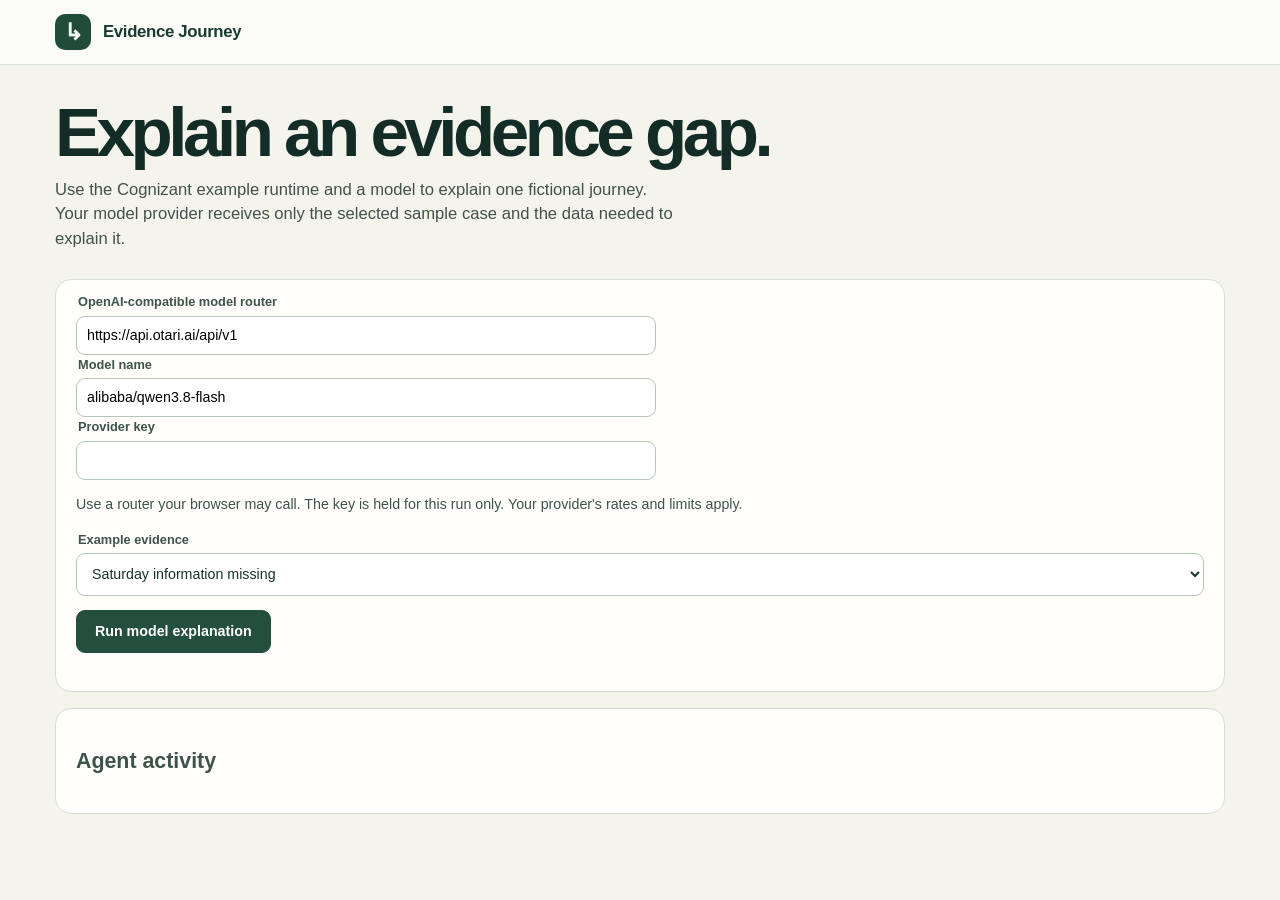
==== site/reference/index.html @ 215f222a "Publish Evidence Journey web demo" ====
<!doctype html>
<html lang="en"><head>
<meta charset="utf-8"><meta name="viewport" content="width=device-width, initial-scale=1">
<title>Evidence Journey · Model mode</title>
<link rel="stylesheet" href="../style.css">
</head>
<body>
<header class="top"><a class="brand" href="../"><span class="mark">↳</span>Evidence Journey</a></header>
<main class="shell">
  <section class="intro">
    <h1>Explain an evidence gap.</h1>
    <p>Use the Cognizant example runtime and a model to explain one fictional journey. Your model provider receives only the selected sample case and the data needed to explain it.</p>
  </section>
  <form id="setup" class="technical partner-form">
    <label for="router">OpenAI-compatible model router</label>
    <input id="router" type="url" required value="https://api.otari.ai/api/v1" autocomplete="off">
    <label for="model">Model name</label>
    <input id="model" required value="alibaba/qwen3.8-flash" maxlength="120" autocomplete="off">
    <label for="key">Provider key</label>
    <input id="key" type="password" maxlength="600" autocomplete="off">
    <p>Use a router your browser may call. The key is held for this run only. Your provider's rates and limits apply.</p>
    <label for="case">Example evidence</label>
    <select id="case">
      <option value="missing">Saturday information missing</option>
      <option value="confirmed">Venue confirms opening</option>
      <option value="conflict">Two sources disagree</option>
    </select>
    <p><button class="run" type="submit" id="start">Run model explanation</button></p>
  </form>
  <section class="technical" aria-labelledby="activity-title">
    <h2 id="activity-title">Agent activity</h2>
    <p id="model-status" role="status"></p>
    <ul id="activity"></ul>
    <p id="model-answer"></p>
  </section>
</main>
<script type="module" src="./reference-app.mjs"></script>
</body>
</html>
---- site/style.css ----
:root{color:#19282a;background:#f4f4ed;font-family:Inter,"Segoe UI",sans-serif;line-height:1.5;color-scheme:light}
*{box-sizing:border-box}
body{margin:0}
[hidden]{display:none!important}
.top{border-bottom:1px solid #dce4dd;background:#fbfcf8;display:flex;align-items:center;justify-content:space-between;padding:14px max(24px,calc((100% - 1170px)/2))}
.brand{color:#183a31;text-decoration:none;font-size:1.05rem;font-weight:800;letter-spacing:-.02em;display:flex;align-items:center;gap:12px}
.mark{background:#214c3b;color:#f8f7ef;display:grid;place-items:center;width:36px;height:36px;border-radius:10px;font-size:1.45rem}
.language{border:1px solid #bdc9be;background:#fff;color:#294436;padding:6px 13px;border-radius:8px;font-weight:700}
.shell{width:min(1170px,calc(100% - 44px));margin:0 auto;padding:32px 0}
.intro{max-width:750px;margin-bottom:27px}
.eyebrow{font-size:.88rem;color:#31554a;letter-spacing:.04em;font-weight:700;margin-bottom:9px}
h1{font-size:clamp(2.5rem,5.4vw,4.8rem);line-height:1.02;letter-spacing:-.065em;margin:0;font-weight:850;color:#132d26}
.intro p{font-size:1.04rem;max-width:620px;color:#42514a;margin:10px 0}
.intro .demo{font-size:.83rem;font-weight:700;color:#574528;margin-top:13px}
.controls{display:flex;align-items:end;gap:12px;padding:13px 16px;background:#e6ece3;border-radius:16px;margin-bottom:16px}
.controls div{flex:1;min-width:0}
label{display:block;font-size:.8rem;font-weight:700;margin:0 0 4px 2px}
button,select{font:inherit}
button{cursor:pointer}
button:disabled{opacity:.55;cursor:wait}
select{width:100%;border:1px solid #b5c6b9;border-radius:9px;background:#fff;color:#18332b;padding:8px 11px;min-height:43px}
.run{background:#244f3e;color:#fff;border:1px solid #244f3e;border-radius:9px;padding:8px 18px;min-height:43px;font-weight:700;white-space:nowrap}
button:hover:not(:disabled){filter:brightness(.9)}
:focus-visible{outline:3px solid #264d9f;outline-offset:4px}
.result{display:grid;grid-template-columns:minmax(0,1.9fr) minmax(0,1fr);gap:16px}
.route,.proof,.details,.technical{border-radius:16px;border:1px solid #d7ded6;background:#fffefa;padding:18px 20px}
.route h2,.proof h2,.details h2{font-size:1.15rem;margin:0 0 9px;letter-spacing:-.02em}
.schematic{height:75px;position:relative;overflow:hidden;background:repeating-linear-gradient(90deg,#edf2e7 0,#edf2e7 31px,#e2eadf 31px,#e2eadf 32px);border-radius:10px;isolation:isolate}
.track{position:absolute;left:10%;right:13%;top:48%;height:5px;border-radius:12px;background:#40765f;z-index:1}
.stop{position:absolute;top:38%;left:10%;height:18px;width:18px;border:4px solid #376752;background:#fdfaf2;border-radius:50%;z-index:2}
.stop.two{left:45%}.stop.three{left:74%;border-color:#80500c}
.ribbon{position:absolute;width:17%;height:140%;top:-15%;left:52%;background:#c3dce7;transform:rotate(24deg);z-index:0}
.warehouse{position:absolute;width:10%;height:40%;top:29%;right:3%;border-radius:5px;background:#244f3e;z-index:2}
.steps{margin:13px 0 0;padding:0;list-style:none;display:grid;grid-template-columns:repeat(2,minmax(0,1fr));column-gap:16px}
.step{padding:8px 0;border-bottom:1px solid #edf0e9;display:grid;gap:2px}
.step-label{font-size:.74rem;color:#416158;font-weight:750}.step-source{color:#52645a;font-size:.75rem}
.step strong{font-size:.99rem;line-height:1.22}
.proof{background:#fdfaf0}
.proof p{font-size:.94rem}
.outcome{width:fit-content;border-radius:7px;padding:5px 9px;color:#614008;background:#f6e3b4;font-weight:800;margin:9px 0}
.outcome[data-state=open]{color:#244d33;background:#dcebd9}
.outcome[data-state=conflicting],.outcome[data-state=closed]{color:#713a33;background:#f3ded8}
.source{color:#3e5550;border-top:1px solid #e3dbca;padding-top:6px}
.details{grid-column:1 / -1}
.details ul{margin:0;padding-left:19px}
.technical{margin-top:16px;font-size:.89rem;color:#3d534b}
.technical summary{cursor:pointer;font-weight:700}
.partner-form{margin-top:16px;padding-top:12px;border-top:1px solid #d7ded6}
.partner-form input{display:block;width:min(100%,580px);border:1px solid #b5c6b9;border-radius:9px;background:#fff;font:inherit;padding:8px 10px}
.partner-form button{margin:0 6px 6px 0}
a{color:#1d5f51}
.sr,.skip:not(:focus){position:absolute;width:1px;height:1px;clip-path:inset(50%);overflow:hidden;white-space:nowrap}
.skip:focus{position:absolute;z-index:5;padding:8px;background:#fff}
#error{background:#f4dcd8;padding:12px;color:#733831;border-radius:8px}
@media(max-width:820px){.shell{padding-top:25px}.result{grid-template-columns:minmax(0,1fr)}}
@media(max-width:560px){.shell{width:calc(100% - 28px)}.controls{display:grid}.steps{grid-template-columns:minmax(0,1fr)}.top{padding-inline:14px}}
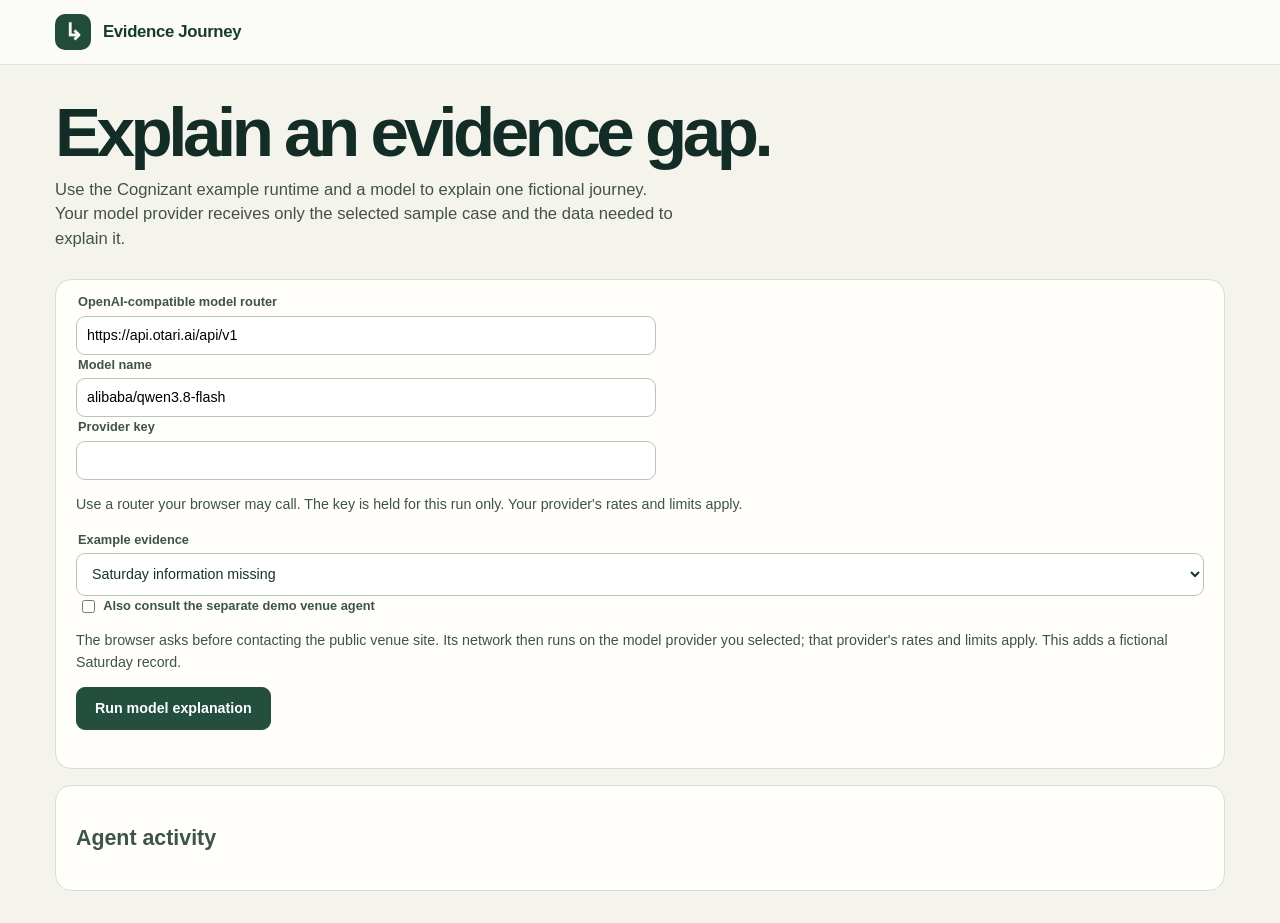
==== commit 989bc2f4: "Run the published venue agent after explicit approval" ====
--- a/site/reference/index.html
+++ b/site/reference/index.html
@@ -3,6 +3,7 @@
 <meta charset="utf-8"><meta name="viewport" content="width=device-width, initial-scale=1">
 <title>Evidence Journey · Model mode</title>
 <link rel="stylesheet" href="../style.css">
+<style>.partner-form input[type="checkbox"]{display:inline-block;width:auto;vertical-align:middle;margin-right:.4em}</style>
 </head>
 <body>
 <header class="top"><a class="brand" href="../"><span class="mark">↳</span>Evidence Journey</a></header>
@@ -25,6 +26,8 @@
       <option value="confirmed">Venue confirms opening</option>
       <option value="conflict">Two sources disagree</option>
     </select>
+    <label><input id="use-peer" type="checkbox"> Also consult the separate demo venue agent</label>
+    <p>The browser asks before contacting the public venue site. Its network then runs on the model provider you selected; that provider's rates and limits apply. This adds a fictional Saturday record.</p>
     <p><button class="run" type="submit" id="start">Run model explanation</button></p>
   </form>
   <section class="technical" aria-labelledby="activity-title">
